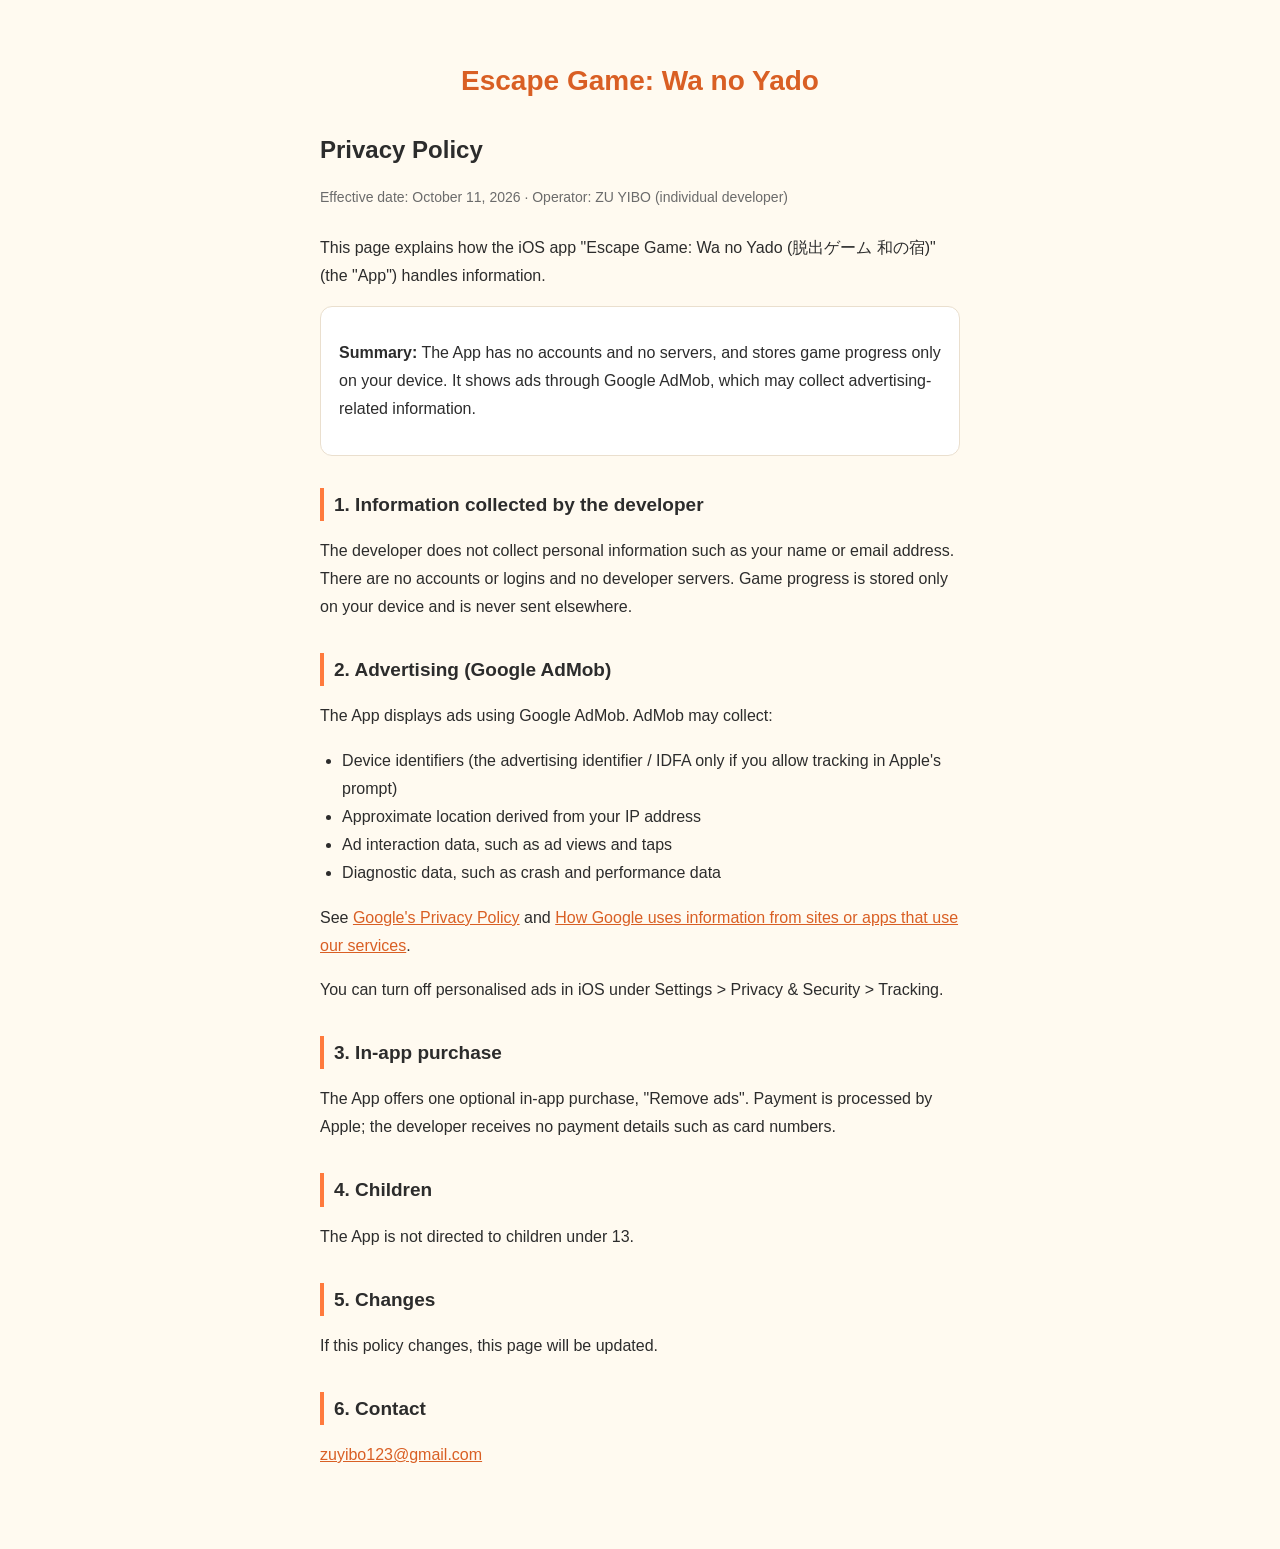
==== privacy.en.html @ ad6f1bdc "Add privacy and support pages" ====
<!doctype html>
<html lang="en">
<head>
<meta charset="utf-8">
<meta name="viewport" content="width=device-width, initial-scale=1">
<title>Privacy Policy | Escape Game: Wa no Yado</title>
<link rel="stylesheet" href="style.css">
</head>
<body>
<div class="wrap">
  <header class="page-header"><p class="logo">Escape Game: Wa no Yado</p></header>
  <h1>Privacy Policy</h1>
  <p class="meta">Effective date: October 11, 2026 · Operator: ZU YIBO (individual developer)</p>
  <p>This page explains how the iOS app "Escape Game: Wa no Yado (脱出ゲーム 和の宿)" (the "App") handles information.</p>
<div class="card"><p><strong>Summary:</strong> The App has no accounts and no servers, and stores game progress only on your device. It shows ads through Google AdMob, which may collect advertising-related information.</p></div>
<h2>1. Information collected by the developer</h2>
<p>The developer does not collect personal information such as your name or email address. There are no accounts or logins and no developer servers. Game progress is stored only on your device and is never sent elsewhere.</p>
<h2>2. Advertising (Google AdMob)</h2>
<p>The App displays ads using Google AdMob. AdMob may collect:</p>
<ul><li>Device identifiers (the advertising identifier / IDFA only if you allow tracking in Apple's prompt)</li><li>Approximate location derived from your IP address</li><li>Ad interaction data, such as ad views and taps</li><li>Diagnostic data, such as crash and performance data</li></ul>
<p>See <a href="https://policies.google.com/privacy">Google's Privacy Policy</a> and <a href="https://policies.google.com/technologies/partner-sites">How Google uses information from sites or apps that use our services</a>.</p>
<p>You can turn off personalised ads in iOS under Settings &gt; Privacy &amp; Security &gt; Tracking.</p>
<h2>3. In-app purchase</h2>
<p>The App offers one optional in-app purchase, "Remove ads". Payment is processed by Apple; the developer receives no payment details such as card numbers.</p>
<h2>4. Children</h2>
<p>The App is not directed to children under 13.</p>
<h2>5. Changes</h2>
<p>If this policy changes, this page will be updated.</p>
<h2>6. Contact</h2>
<p><a href="mailto:zuyibo123@gmail.com">zuyibo123@gmail.com</a></p>
</div>
</body>
</html>
---- style.css ----
/* 脱出ゲーム 和の宿 — 静的サイト共通スタイル */

:root {
  --bg: #fffaf0;
  --fg: #2c2c2c;
  --accent: #ff7a3d;
  --accent-dark: #d95f24;
  --card-bg: #ffffff;
  --border: #eadfce;
  --muted: #6b6b6b;
}

* {
  box-sizing: border-box;
}

html {
  -webkit-text-size-adjust: 100%;
}

body {
  margin: 0;
  padding: 0;
  background: var(--bg);
  color: var(--fg);
  font-family: -apple-system, BlinkMacSystemFont, "Hiragino Sans", "Hiragino Kaku Gothic ProN",
    "Yu Gothic", "Segoe UI", Roboto, sans-serif;
  line-height: 1.75;
  font-size: 17px;
}

.wrap {
  max-width: 680px;
  margin: 0 auto;
  padding: 24px 20px 64px;
}

header.page-header {
  text-align: center;
  padding: 32px 0 16px;
}

header.page-header .logo {
  font-size: 28px;
  font-weight: 700;
  color: var(--accent-dark);
  margin: 0;
}

header.page-header .tagline {
  color: var(--muted);
  margin: 4px 0 0;
  font-size: 15px;
}

h1 {
  font-size: 24px;
  margin: 8px 0 4px;
}

h2 {
  font-size: 19px;
  margin: 32px 0 8px;
  border-left: 4px solid var(--accent);
  padding-left: 10px;
}

h3 {
  font-size: 16px;
  margin: 20px 0 6px;
}

p, li {
  font-size: 16px;
}

.meta {
  color: var(--muted);
  font-size: 14px;
  margin-bottom: 24px;
}

a {
  color: var(--accent-dark);
  text-decoration: underline;
}

a:hover {
  text-decoration: none;
}

ul, ol {
  padding-left: 1.3em;
}

.card {
  background: var(--card-bg);
  border: 1px solid var(--border);
  border-radius: 12px;
  padding: 16px 18px;
  margin: 16px 0;
}

.lang-choice {
  display: flex;
  flex-direction: column;
  gap: 12px;
  margin-top: 24px;
}

.lang-choice a {
  display: block;
  text-align: center;
  background: var(--accent);
  color: #fff;
  text-decoration: none;
  padding: 14px 16px;
  border-radius: 10px;
  font-weight: 700;
  font-size: 17px;
}

.lang-choice a:hover {
  background: var(--accent-dark);
}

.link-list {
  list-style: none;
  padding: 0;
  margin: 8px 0 0;
}

.link-list li {
  margin: 6px 0;
}

footer.page-footer {
  margin-top: 48px;
  padding-top: 16px;
  border-top: 1px solid var(--border);
  color: var(--muted);
  font-size: 13px;
  text-align: center;
}

table {
  width: 100%;
  border-collapse: collapse;
  margin: 12px 0;
  font-size: 15px;
}

th, td {
  border: 1px solid var(--border);
  padding: 8px 10px;
  text-align: left;
  vertical-align: top;
}

th {
  background: #fff3e6;
}

code {
  background: #f2ede2;
  border-radius: 4px;
  padding: 1px 5px;
  font-size: 0.9em;
}

@media (max-width: 420px) {
  body {
    font-size: 16px;
  }
  .wrap {
    padding: 16px 14px 48px;
  }
}
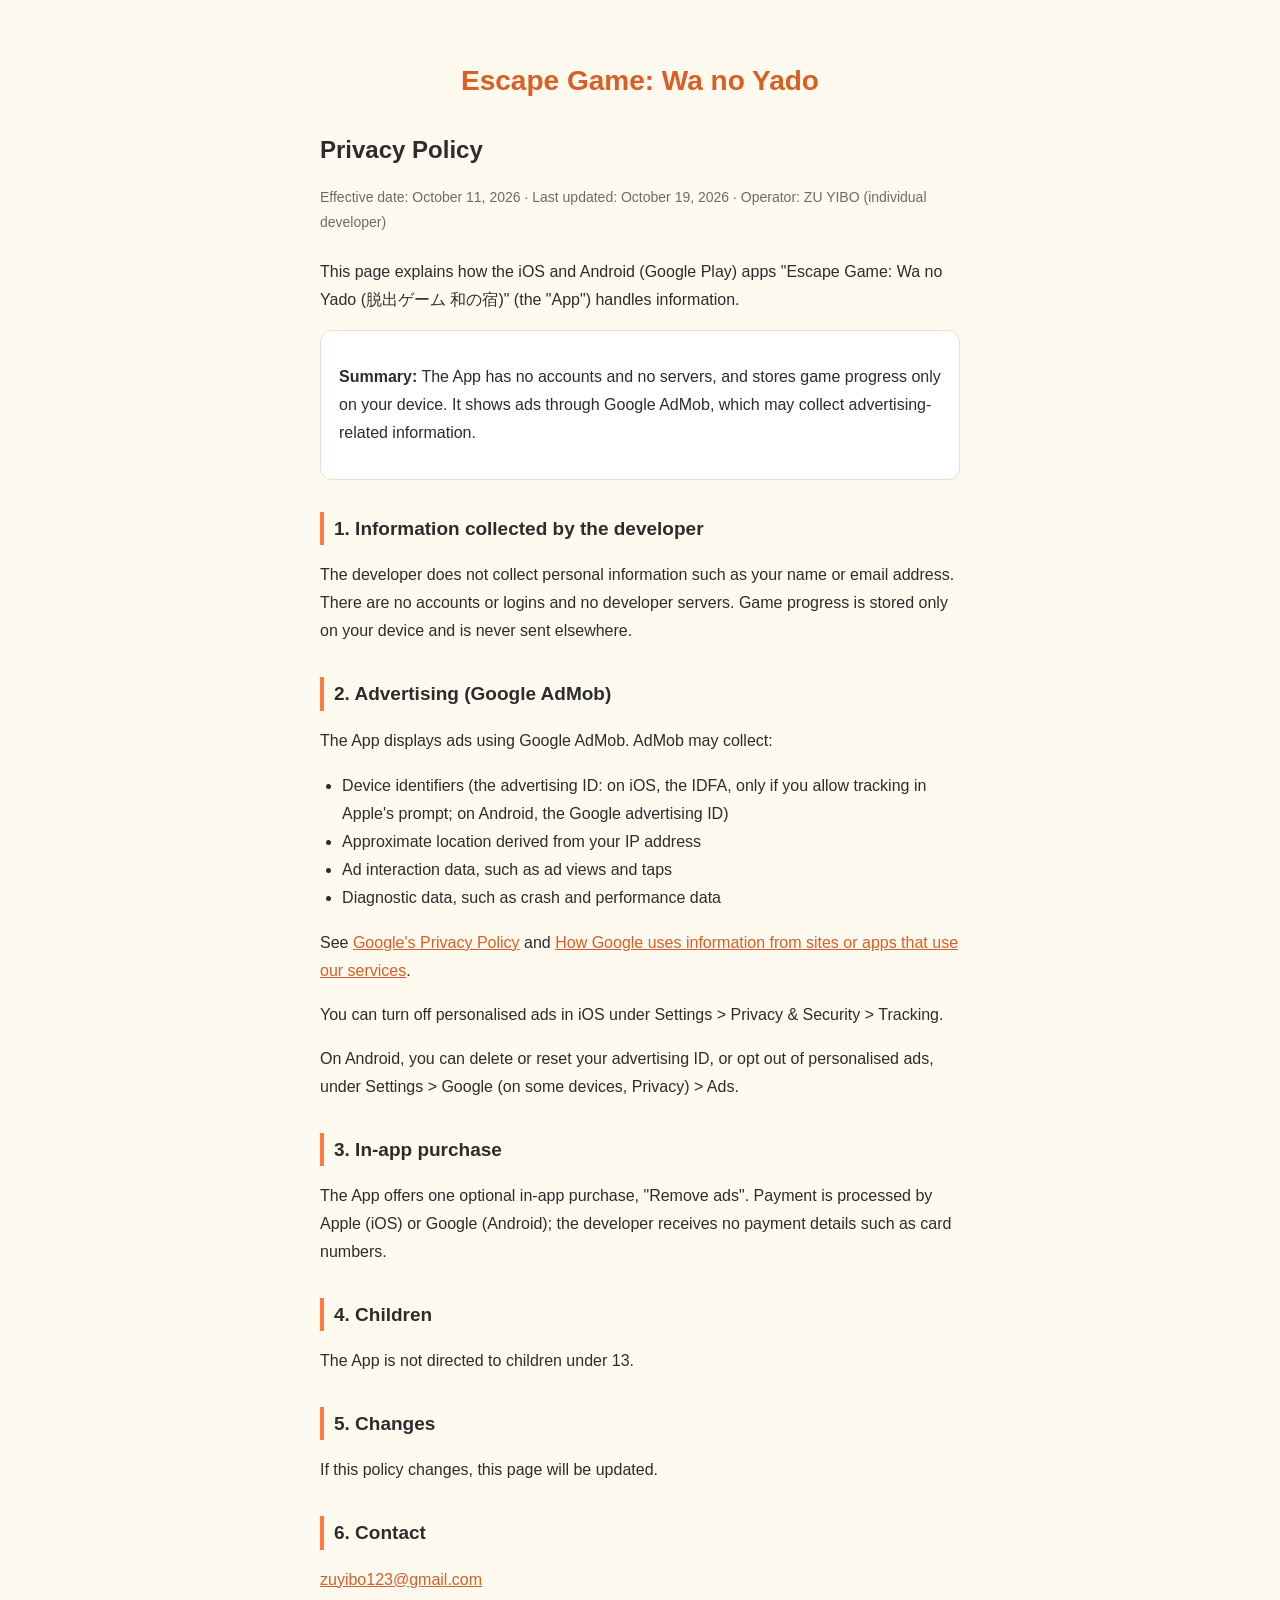
==== commit 7617a683: "privacy: cover Android (Google Play) version Co-Authored-By: Claude Opus 5.5 <noreply@anthropic.com>" ====
--- a/privacy.en.html
+++ b/privacy.en.html
@@ -10,18 +10,19 @@
 <div class="wrap">
   <header class="page-header"><p class="logo">Escape Game: Wa no Yado</p></header>
   <h1>Privacy Policy</h1>
-  <p class="meta">Effective date: October 11, 2026 · Operator: ZU YIBO (individual developer)</p>
-  <p>This page explains how the iOS app "Escape Game: Wa no Yado (脱出ゲーム 和の宿)" (the "App") handles information.</p>
+  <p class="meta">Effective date: October 11, 2026 · Last updated: October 19, 2026 · Operator: ZU YIBO (individual developer)</p>
+  <p>This page explains how the iOS and Android (Google Play) apps "Escape Game: Wa no Yado (脱出ゲーム 和の宿)" (the "App") handles information.</p>
 <div class="card"><p><strong>Summary:</strong> The App has no accounts and no servers, and stores game progress only on your device. It shows ads through Google AdMob, which may collect advertising-related information.</p></div>
 <h2>1. Information collected by the developer</h2>
 <p>The developer does not collect personal information such as your name or email address. There are no accounts or logins and no developer servers. Game progress is stored only on your device and is never sent elsewhere.</p>
 <h2>2. Advertising (Google AdMob)</h2>
 <p>The App displays ads using Google AdMob. AdMob may collect:</p>
-<ul><li>Device identifiers (the advertising identifier / IDFA only if you allow tracking in Apple's prompt)</li><li>Approximate location derived from your IP address</li><li>Ad interaction data, such as ad views and taps</li><li>Diagnostic data, such as crash and performance data</li></ul>
+<ul><li>Device identifiers (the advertising ID: on iOS, the IDFA, only if you allow tracking in Apple's prompt; on Android, the Google advertising ID)</li><li>Approximate location derived from your IP address</li><li>Ad interaction data, such as ad views and taps</li><li>Diagnostic data, such as crash and performance data</li></ul>
 <p>See <a href="https://policies.google.com/privacy">Google's Privacy Policy</a> and <a href="https://policies.google.com/technologies/partner-sites">How Google uses information from sites or apps that use our services</a>.</p>
 <p>You can turn off personalised ads in iOS under Settings &gt; Privacy &amp; Security &gt; Tracking.</p>
+<p>On Android, you can delete or reset your advertising ID, or opt out of personalised ads, under Settings &gt; Google (on some devices, Privacy) &gt; Ads.</p>
 <h2>3. In-app purchase</h2>
-<p>The App offers one optional in-app purchase, "Remove ads". Payment is processed by Apple; the developer receives no payment details such as card numbers.</p>
+<p>The App offers one optional in-app purchase, "Remove ads". Payment is processed by Apple (iOS) or Google (Android); the developer receives no payment details such as card numbers.</p>
 <h2>4. Children</h2>
 <p>The App is not directed to children under 13.</p>
 <h2>5. Changes</h2>
